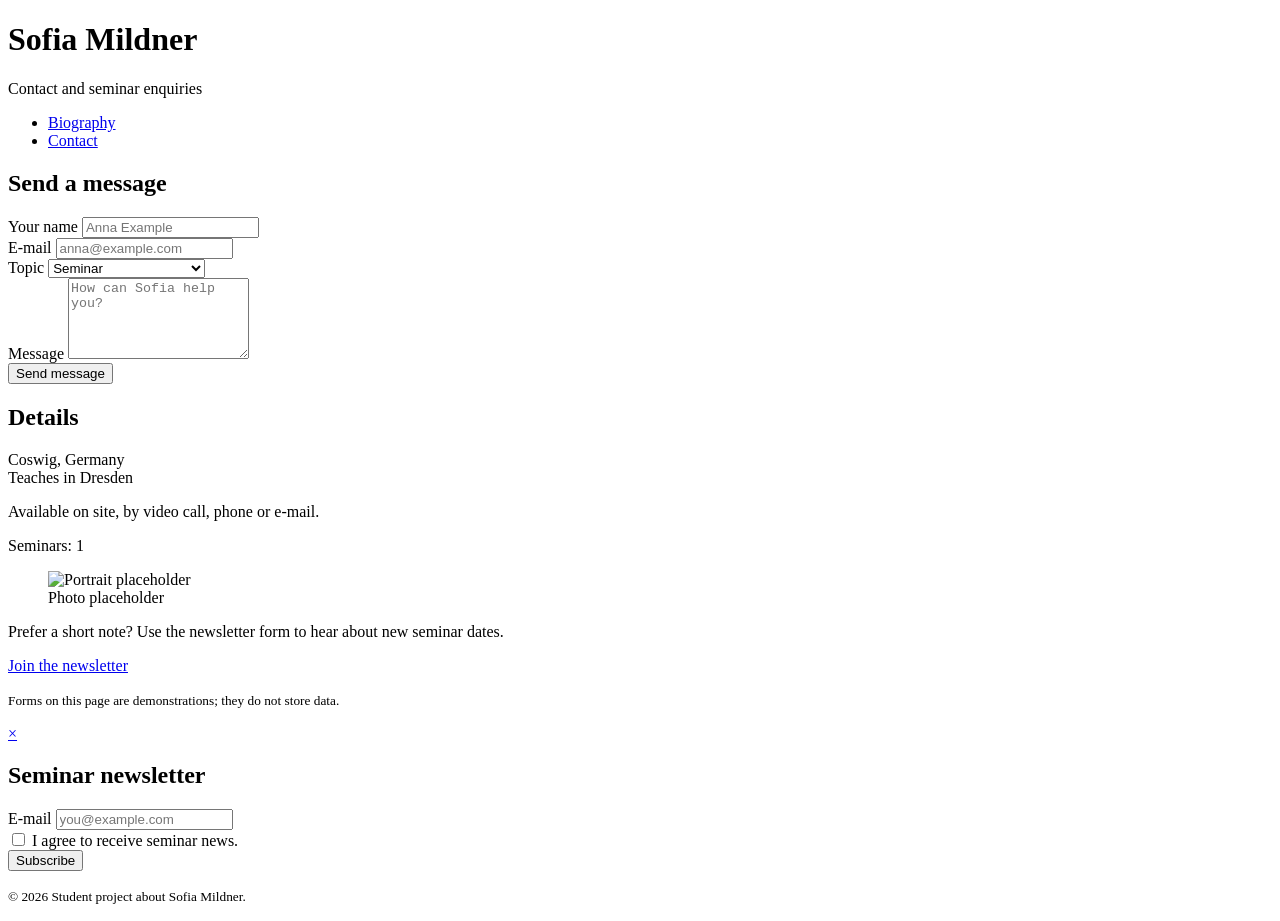
==== contact.html @ ef353e80 "Add files via upload" ====
<!DOCTYPE html>
<html lang="en">
<head>
  <meta charset="UTF-8">
  <meta name="viewport" content="width=device-width, initial-scale=1">
  <title>Contact – Sofia Mildner</title>
  <link rel="stylesheet" href="css/styles.css">
</head>
<body>
  <header class="site-header">
    <h1>Sofia Mildner</h1>
    <p class="tagline">Contact and seminar enquiries</p>
    <nav aria-label="Main navigation">
      <ul>
        <li><a href="index.html">Biography</a></li>
        <li><a href="contact.html" class="active">Contact</a></li>
      </ul>
    </nav>
  </header>

  <main class="layout contact-layout">
    <section class="form-card">
      <h2>Send a message</h2>
      <form action="https://httpbin.org/get" method="get">
        <div class="field">
          <label for="name">Your name</label>
          <input type="text" id="name" name="name" required minlength="2" placeholder="Anna Example">
        </div>
        <div class="field">
          <label for="email">E-mail</label>
          <input type="email" id="email" name="email" required placeholder="anna@example.com">
        </div>
        <div class="field">
          <label for="topic">Topic</label>
          <select id="topic" name="topic">
            <option>Seminar</option>
            <option>One-to-one counseling</option>
            <option>Workshop or talk</option>
          </select>
        </div>
        <div class="field">
          <label for="message">Message</label>
          <textarea id="message" name="message" rows="5" required minlength="10" placeholder="How can Sofia help you?"></textarea>
        </div>
        <button type="submit">Send message</button>
      </form>
    </section>

    <aside class="info-card">
      <h2>Details</h2>
      <p>Coswig, Germany<br>Teaches in Dresden</p>
      <p>Available on site, by video call, phone or e-mail.</p>
      <div class="badge">Seminars: 1</div>
      <figure class="float-figure">
        <img src="images/portrait-placeholder.svg" alt="Portrait placeholder" width="110" height="138">
        <figcaption>Photo placeholder</figcaption>
      </figure>
      <p>Prefer a short note? Use the newsletter form to hear about new seminar dates.</p>
      <a class="button-link" href="#newsletter-modal">Join the newsletter</a>
      <p class="clear"><small>Forms on this page are demonstrations; they do not store data.</small></p>
    </aside>
  </main>

  <!-- Modal window (position: fixed), opened with the :target selector -->
  <div class="modal" id="newsletter-modal" role="dialog" aria-labelledby="modal-title">
    <div class="modal-box">
      <a class="close" href="#" aria-label="Close">&times;</a>
      <h2 id="modal-title">Seminar newsletter</h2>
      <form action="https://httpbin.org/post" method="post">
        <div class="field">
          <label for="news-email">E-mail</label>
          <input type="email" id="news-email" name="newsletter_email" required placeholder="you@example.com">
        </div>
        <div class="field check">
          <input type="checkbox" id="consent" name="consent" required>
          <label for="consent">I agree to receive seminar news.</label>
        </div>
        <button type="submit">Subscribe</button>
      </form>
    </div>
  </div>

  <footer class="site-footer">
    <p><small>&copy; 2026 Student project about Sofia Mildner.</small></p>
  </footer>
</body>
</html>
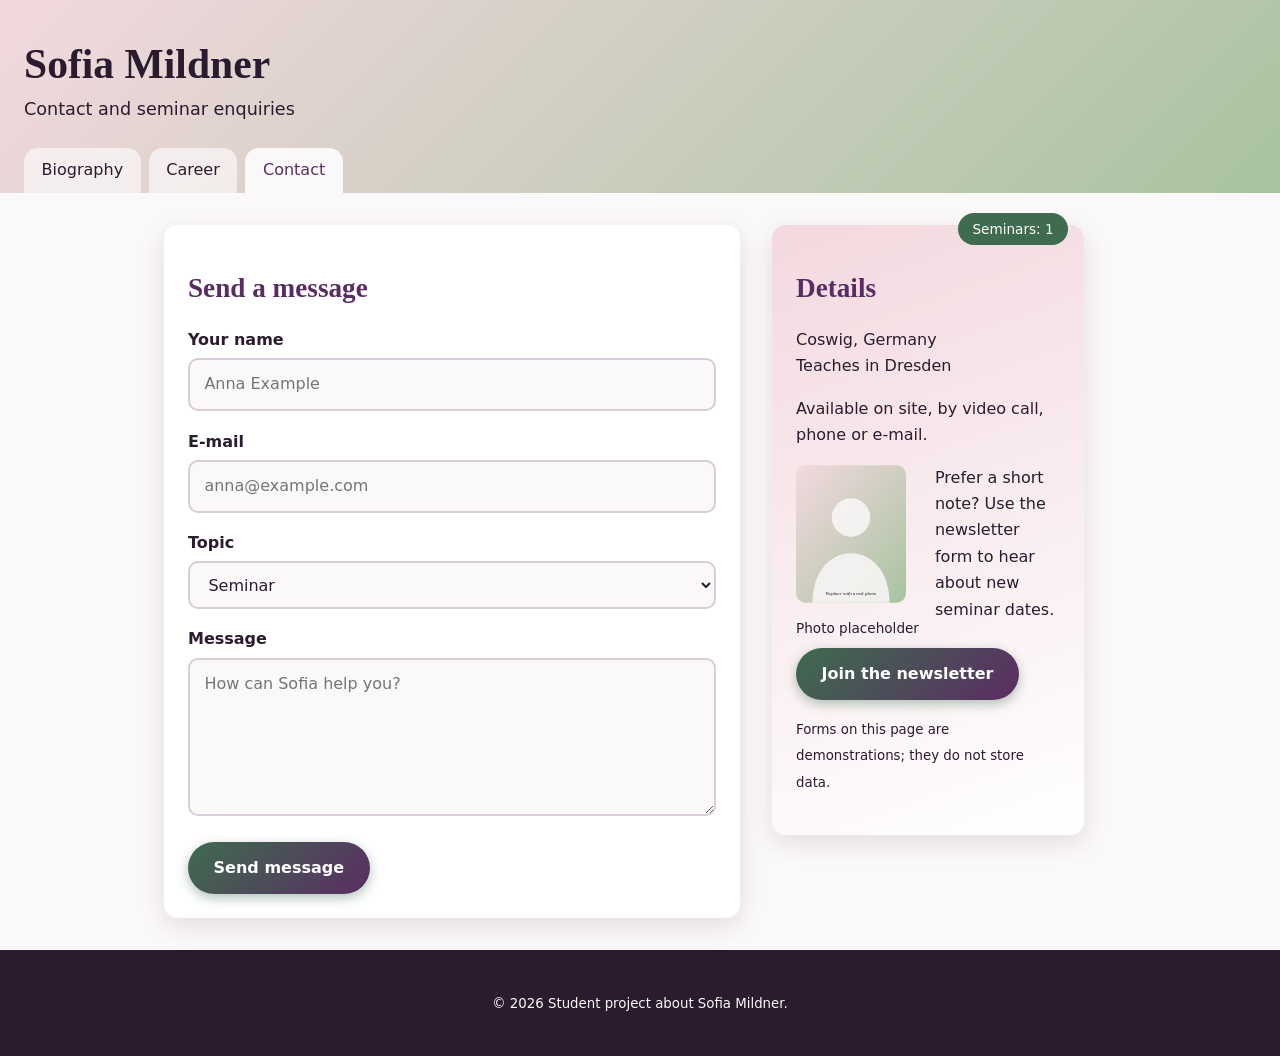
==== commit cd1ced48: "adding pages" ====
--- a/contact.html
+++ b/contact.html
@@ -13,6 +13,7 @@
     <nav aria-label="Main navigation">
       <ul>
         <li><a href="index.html">Biography</a></li>
+        <li><a href="career.html">Career</a></li>
         <li><a href="contact.html" class="active">Contact</a></li>
       </ul>
     </nav>
--- a/css/styles.css
+++ b/css/styles.css
@@ -0,0 +1,137 @@
+:root {
+  --ink: #2b1b2e;
+  --plum: #5a2d62;
+  --sage: #a8c3a0;
+  --moss: #3f6b4f;
+  --petal: #f3d9df;
+  --paper: #fbf8fa;
+  --radius: 14px;
+}
+* { box-sizing: border-box; }
+body {
+  margin: 0;
+  font-family: "Segoe UI", system-ui, sans-serif;
+  line-height: 1.65;
+  color: var(--ink);
+  background: var(--paper);
+}
+h1, h2, h3, h4, h5, h6 { font-family: Georgia, "Times New Roman", serif; line-height: 1.2; }
+h1 { font-size: 2.6rem; margin: 0; }
+h2 { font-size: 1.7rem; color: var(--plum); }
+h3 { font-size: 1.35rem; }
+h4 { font-size: 1.15rem; }
+h5 { font-size: 1rem; }
+h6 { font-size: .9rem; }
+a { color: var(--moss); }
+a:hover { color: var(--plum); }
+hr { border: 0; height: 2px; margin: 2rem 0; background: linear-gradient(90deg, var(--sage), var(--petal)); }
+
+/* Header with sticky navigation (position: sticky) */
+.site-header {
+  padding: 2.5rem 1.5rem 0;
+  background: linear-gradient(135deg, var(--petal), var(--sage));
+}
+.tagline { margin: .3rem 0 1.5rem; font-size: 1.1rem; }
+nav { position: sticky; top: 0; z-index: 5; }
+nav ul { display: flex; flex-wrap: wrap; gap: .5rem; margin: 0; padding: 0; list-style: none; }
+nav a {
+  display: block; padding: .6rem 1.1rem; text-decoration: none; color: var(--ink);
+  background: rgba(251, 248, 250, .7); border-radius: var(--radius) var(--radius) 0 0;
+}
+nav a:hover, nav a.active { background: var(--paper); color: var(--plum); }
+
+/* Layout and floats */
+.layout { display: flow-root; max-width: 1000px; margin: 0 auto; padding: 2rem 1.5rem; }
+#bio { float: left; width: 68%; }
+.wide { width: 100%; }
+.sidebar {
+  float: right; width: 28%; padding: 1.2rem; border-radius: var(--radius);
+  background: var(--petal); position: relative;
+}
+.portrait { float: right; width: 260px; max-width: 45%; margin: 0 0 1rem 1.5rem; }
+.portrait img { width: 100%; height: auto; border-radius: var(--radius); box-shadow: 0 6px 18px rgba(43, 27, 46, .25); }
+figcaption { font-size: .85rem; margin-top: .4rem; }
+.plain { list-style: none; padding: 0; }
+mark { background: var(--petal); padding: 0 .2em; }
+
+blockquote {
+  clear: both; margin: 1.5rem 0; padding: 1rem 1.5rem; border-left: 5px solid var(--moss);
+  background: #fff; border-radius: 0 var(--radius) var(--radius) 0;
+  font-family: Georgia, serif; font-size: 1.15rem;
+}
+blockquote footer { font-family: "Segoe UI", sans-serif; font-size: .9rem; }
+
+table { width: 100%; border-collapse: collapse; background: #fff; border-radius: var(--radius); overflow: hidden; }
+caption { text-align: left; padding-bottom: .5rem; font-style: italic; }
+th, td { padding: .7rem 1rem; text-align: left; vertical-align: top; }
+thead th { background: var(--moss); color: #fff; }
+tbody tr:nth-child(even) { background: var(--paper); }
+tbody tr:hover { background: var(--petal); }
+
+.site-footer { clear: both; padding: 1.5rem; text-align: center; background: var(--ink); color: var(--paper); }
+
+/* Contact page */
+.contact-layout { display: flex; gap: 2rem; align-items: flex-start; }
+.form-card { flex: 2; padding: 1.5rem; background: #fff; border-radius: var(--radius); box-shadow: 0 8px 24px rgba(43, 27, 46, .12); }
+.info-card {
+  flex: 1; position: relative; padding: 1.5rem; border-radius: var(--radius);
+  background: linear-gradient(160deg, var(--petal), #fff);
+  box-shadow: 0 8px 24px rgba(43, 27, 46, .12);
+}
+.badge { position: absolute; top: -12px; right: 16px; padding: .3rem .9rem; border-radius: 999px; background: var(--moss); color: #fff; font-size: .85rem; }
+.float-figure { float: left; margin: 0 1rem .5rem 0; }
+.float-figure img { border-radius: 10px; }
+.clear { clear: both; }
+
+/* Form elements */
+.field { margin-bottom: 1.1rem; }
+.field label { display: block; margin-bottom: .3rem; font-weight: 600; }
+input[type="text"], input[type="email"], select, textarea {
+  width: 100%; padding: .7rem .9rem; font: inherit; color: var(--ink);
+  background: var(--paper); border: 2px solid #d9cdd9; border-radius: 10px;
+  transition: border-color .25s, box-shadow .25s, transform .25s, background .25s;
+}
+input:hover, select:hover, textarea:hover { border-color: var(--sage); }
+input:focus, select:focus, textarea:focus {
+  outline: none; border-color: var(--plum); background: #fff;
+  box-shadow: 0 0 0 4px rgba(90, 45, 98, .15); transform: translateY(-2px);
+}
+input:valid:not(:placeholder-shown), textarea:valid:not(:placeholder-shown) { border-color: var(--moss); }
+input:invalid:not(:placeholder-shown), textarea:invalid:not(:placeholder-shown) { border-color: #b3261e; background: #fdf1f0; }
+.field.check { display: flex; align-items: center; gap: .6rem; }
+.field.check label { margin: 0; font-weight: 400; }
+
+button, .button-link {
+  display: inline-block; padding: .8rem 1.6rem; font: inherit; font-weight: 600; color: #fff;
+  text-decoration: none; cursor: pointer; border: 0; border-radius: 999px;
+  background: linear-gradient(135deg, var(--moss), var(--plum));
+  box-shadow: 0 4px 12px rgba(63, 107, 79, .4);
+  transition: transform .2s, box-shadow .2s, filter .2s;
+}
+button:hover, .button-link:hover { color: #fff; filter: brightness(1.1); transform: translateY(-2px); box-shadow: 0 8px 18px rgba(63, 107, 79, .45); }
+button:active, .button-link:active { transform: translateY(1px) scale(.98); box-shadow: 0 2px 6px rgba(63, 107, 79, .4); }
+button:focus-visible, .button-link:focus-visible, a:focus-visible { outline: 3px solid var(--plum); outline-offset: 3px; }
+
+/* Modal window (position: fixed) */
+.modal {
+  position: fixed; inset: 0; z-index: 50; display: none; align-items: center; justify-content: center;
+  background: rgba(43, 27, 46, .6);
+}
+.modal:target { display: flex; }
+.modal-box {
+  position: relative; width: min(420px, 90%); padding: 2rem; background: #fff; border-radius: var(--radius);
+  box-shadow: 0 20px 50px rgba(0, 0, 0, .4); animation: pop .35s ease-out;
+}
+.close { position: absolute; top: 8px; right: 14px; font-size: 2rem; text-decoration: none; color: var(--plum); }
+@keyframes pop { from { opacity: 0; transform: scale(.85) translateY(20px); } to { opacity: 1; transform: none; } }
+
+.contact-layout::after { content: ""; display: table; clear: both; }
+
+@media (max-width: 760px) {
+  #bio, .sidebar { float: none; width: 100%; }
+  .sidebar { margin-top: 2rem; }
+  .contact-layout { flex-direction: column; }
+}
+@media (prefers-reduced-motion: reduce) {
+  * { transition: none !important; animation: none !important; }
+}
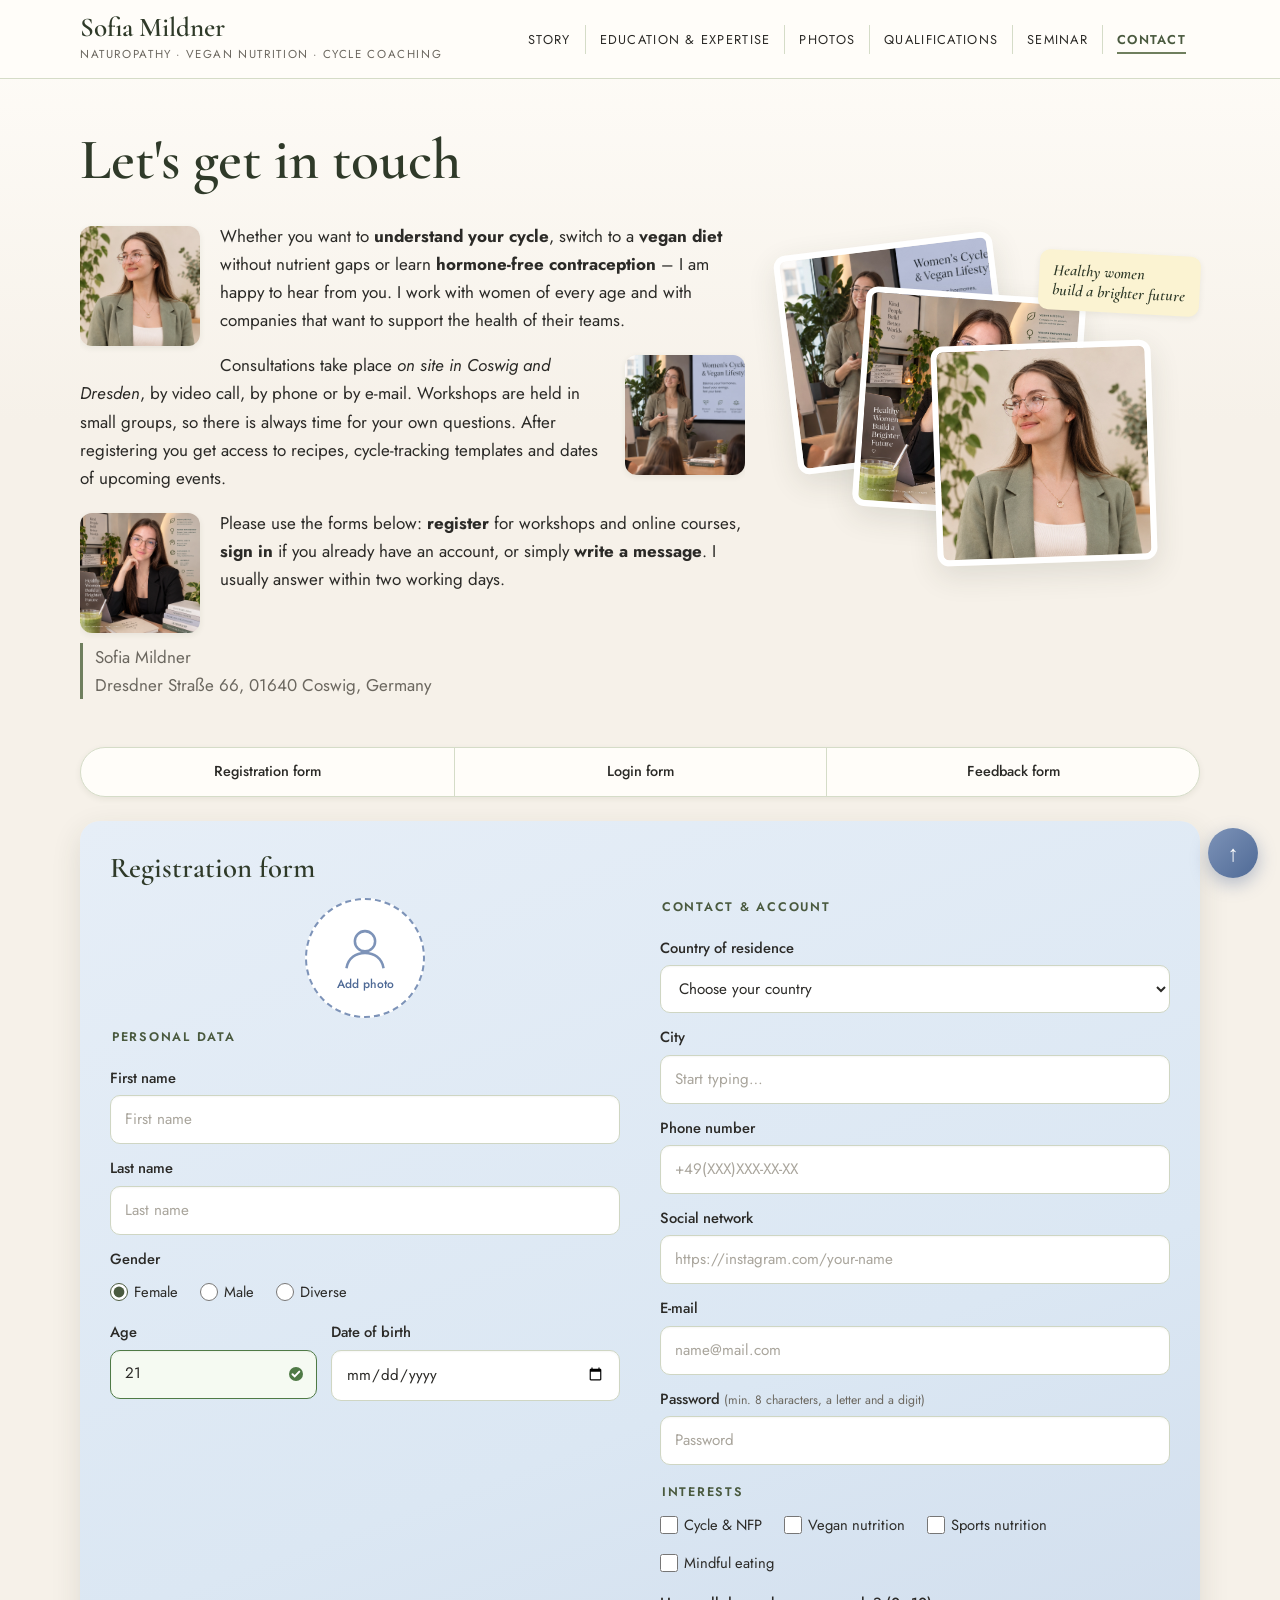
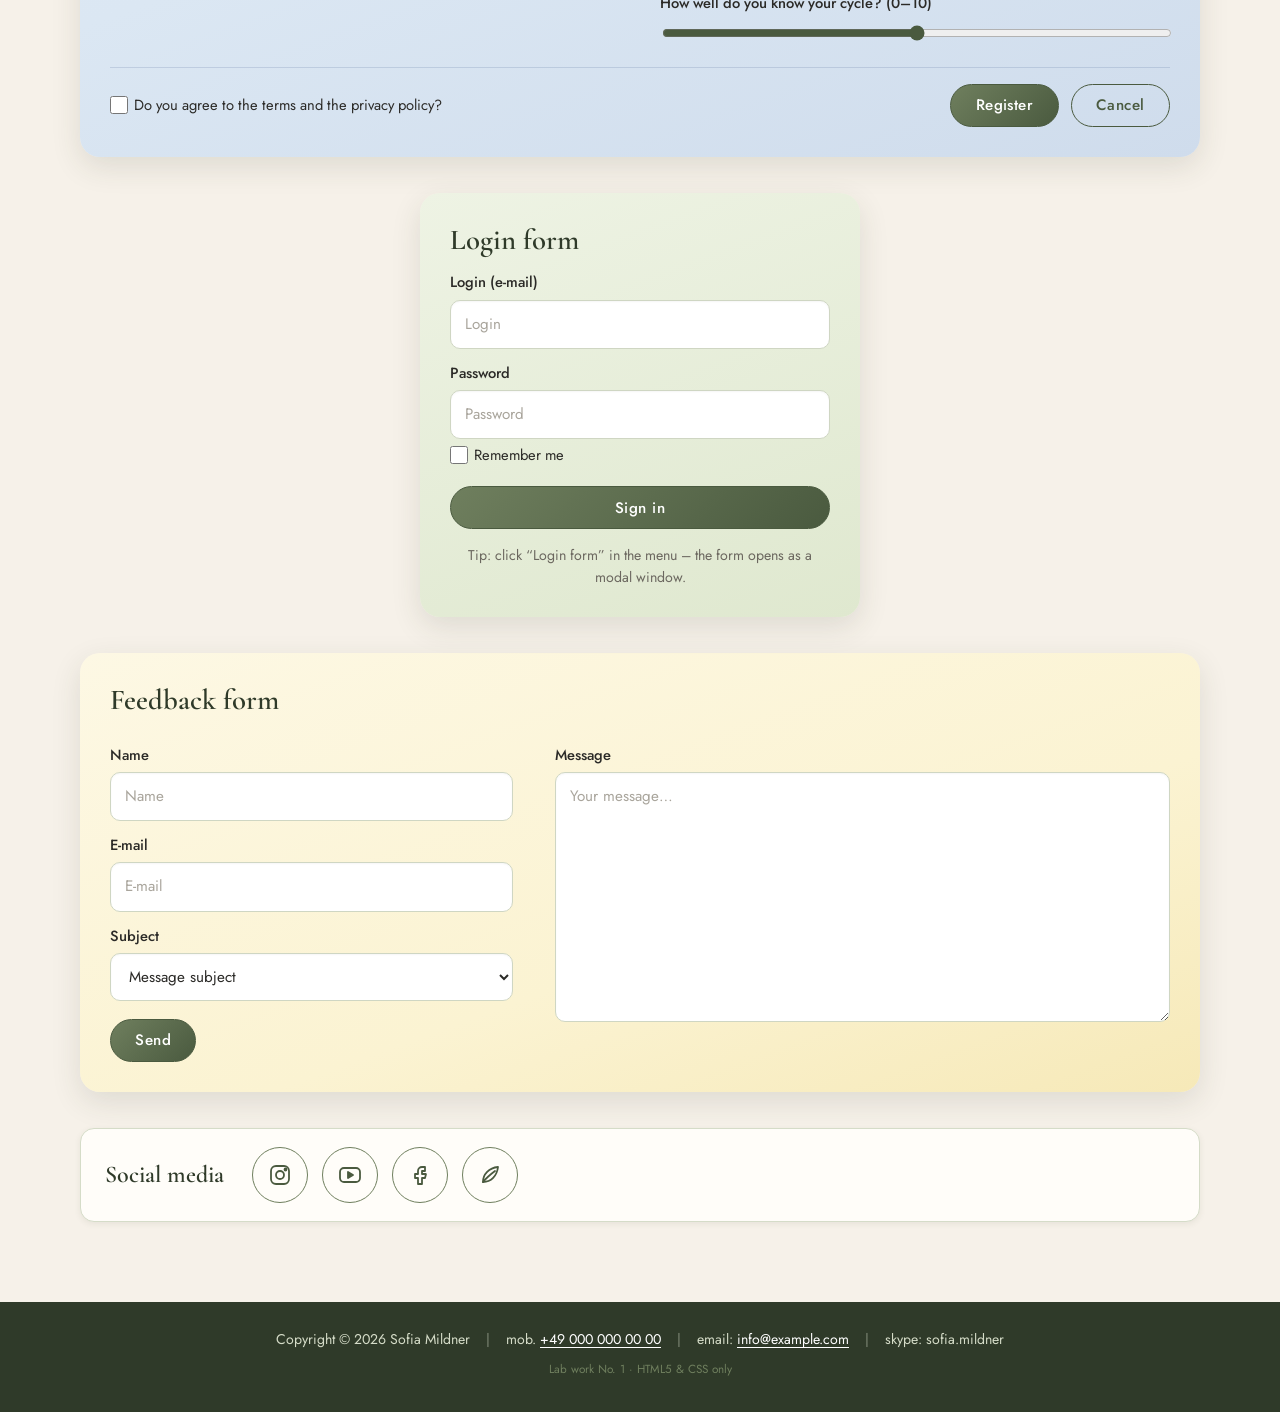
==== commit 78922f19: "updating all styles" ====
--- a/contact.html
+++ b/contact.html
@@ -1,88 +1,272 @@
 <!DOCTYPE html>
 <html lang="en">
 <head>
-  <meta charset="UTF-8">
-  <meta name="viewport" content="width=device-width, initial-scale=1">
-  <title>Contact – Sofia Mildner</title>
-  <link rel="stylesheet" href="css/styles.css">
+    <meta charset="UTF-8">
+    <meta name="viewport" content="width=device-width, initial-scale=1.0">
+    <meta name="description" content="Contact Sofia Mildner: register for a workshop, sign in or send a message about vegan nutrition and hormone-free contraception.">
+    <meta name="keywords" content="Sofia Mildner, contact, registration, workshop, cycle coaching">
+    <meta name="author" content="Sofia Mildner">
+    <title>Contact – Sofia Mildner</title>
+    <link rel="icon" href="images/favicon.svg" type="image/svg+xml">
+    <link rel="preconnect" href="https://fonts.googleapis.com">
+    <link rel="preconnect" href="https://fonts.gstatic.com" crossorigin>
+    <link href="https://fonts.googleapis.com/css2?family=Cormorant+Garamond:ital,wght@0,500;0,600;0,700;1,500&family=Jost:wght@300;400;500;600&display=swap" rel="stylesheet">
+    <link rel="stylesheet" href="css/styles.css">
 </head>
-<body>
-  <header class="site-header">
-    <h1>Sofia Mildner</h1>
-    <p class="tagline">Contact and seminar enquiries</p>
-    <nav aria-label="Main navigation">
-      <ul>
-        <li><a href="index.html">Biography</a></li>
-        <li><a href="career.html">Career</a></li>
-        <li><a href="contact.html" class="active">Contact</a></li>
-      </ul>
-    </nav>
-  </header>
-
-  <main class="layout contact-layout">
-    <section class="form-card">
-      <h2>Send a message</h2>
-      <form action="https://httpbin.org/get" method="get">
-        <div class="field">
-          <label for="name">Your name</label>
-          <input type="text" id="name" name="name" required minlength="2" placeholder="Anna Example">
-        </div>
-        <div class="field">
-          <label for="email">E-mail</label>
-          <input type="email" id="email" name="email" required placeholder="anna@example.com">
-        </div>
-        <div class="field">
-          <label for="topic">Topic</label>
-          <select id="topic" name="topic">
-            <option>Seminar</option>
-            <option>One-to-one counseling</option>
-            <option>Workshop or talk</option>
-          </select>
-        </div>
-        <div class="field">
-          <label for="message">Message</label>
-          <textarea id="message" name="message" rows="5" required minlength="10" placeholder="How can Sofia help you?"></textarea>
-        </div>
-        <button type="submit">Send message</button>
-      </form>
-    </section>
-
-    <aside class="info-card">
-      <h2>Details</h2>
-      <p>Coswig, Germany<br>Teaches in Dresden</p>
-      <p>Available on site, by video call, phone or e-mail.</p>
-      <div class="badge">Seminars: 1</div>
-      <figure class="float-figure">
-        <img src="images/portrait-placeholder.svg" alt="Portrait placeholder" width="110" height="138">
-        <figcaption>Photo placeholder</figcaption>
-      </figure>
-      <p>Prefer a short note? Use the newsletter form to hear about new seminar dates.</p>
-      <a class="button-link" href="#newsletter-modal">Join the newsletter</a>
-      <p class="clear"><small>Forms on this page are demonstrations; they do not store data.</small></p>
-    </aside>
-  </main>
-
-  <!-- Modal window (position: fixed), opened with the :target selector -->
-  <div class="modal" id="newsletter-modal" role="dialog" aria-labelledby="modal-title">
-    <div class="modal-box">
-      <a class="close" href="#" aria-label="Close">&times;</a>
-      <h2 id="modal-title">Seminar newsletter</h2>
-      <form action="https://httpbin.org/post" method="post">
-        <div class="field">
-          <label for="news-email">E-mail</label>
-          <input type="email" id="news-email" name="newsletter_email" required placeholder="you@example.com">
-        </div>
-        <div class="field check">
-          <input type="checkbox" id="consent" name="consent" required>
-          <label for="consent">I agree to receive seminar news.</label>
-        </div>
-        <button type="submit">Subscribe</button>
-      </form>
-    </div>
-  </div>
-
-  <footer class="site-footer">
-    <p><small>&copy; 2026 Student project about Sofia Mildner.</small></p>
-  </footer>
+<body id="top" class="page-contact">
+
+    <header class="site-header">
+        <a class="logo" href="index.html">
+            <span class="logo__name">Sofia Mildner</span>
+            <span class="logo__tag">Naturopathy · Vegan Nutrition · Cycle Coaching</span>
+        </a>
+        <nav class="main-nav" aria-label="Main navigation">
+            <ul>
+                <li><a href="index.html#story">Story</a></li>
+                <li><a href="index.html#expertise">Education &amp; Expertise</a></li>
+                <li><a href="index.html#photos">Photos</a></li>
+                <li><a href="index.html#qualifications">Qualifications</a></li>
+                <li><a href="seminar.html">Seminar</a></li>
+                <li><a href="contact.html" aria-current="page">Contact</a></li>
+            </ul>
+        </nav>
+    </header>
+
+    <main class="container">
+
+        <!-- ===== Загальна інформація: float-картинки + накладені картинки (absolute) ===== -->
+        <section class="intro" aria-labelledby="intro-title">
+            <article class="intro__text">
+                <h1 id="intro-title">Let's get in touch</h1>
+                <img class="float-left" src="images/sofia-portrait.webp" alt="Sofia smiling" width="120" height="120">
+                <p>
+                    Whether you want to <strong>understand your cycle</strong>, switch to a
+                    <strong>vegan diet</strong> without nutrient gaps or learn
+                    <strong>hormone-free contraception</strong> &ndash; I am happy to hear from you.
+                    I work with women of every age and with companies that want to support the
+                    health of their teams.
+                </p>
+                <img class="float-right" src="images/sofia-workshop.webp" alt="Sofia during a workshop" width="120" height="120">
+                <p>
+                    Consultations take place <em>on site in Coswig and Dresden</em>, by video call,
+                    by phone or by e-mail. Workshops are held in small groups, so there is always
+                    time for your own questions. After registering you get access to recipes,
+                    cycle-tracking templates and dates of upcoming events.
+                </p>
+                <img class="float-left" src="images/sofia-desk.webp" alt="Sofia at her desk with books" width="120" height="120">
+                <p>
+                    Please use the forms below: <b>register</b> for workshops and online courses,
+                    <b>sign in</b> if you already have an account, or simply <b>write a message</b>.
+                    I usually answer within two working days.
+                </p>
+                <address>
+                    Sofia Mildner<br>
+                    Dresdner Stra&szlig;e 66, 01640 Coswig, Germany
+                </address>
+            </article>
+
+            <div class="stack" aria-label="Photo collage">
+                <img class="stack__item stack__item--1" src="images/sofia-workshop.webp" alt="" width="220" height="220">
+                <img class="stack__item stack__item--2" src="images/sofia-desk.webp" alt="" width="220" height="220">
+                <img class="stack__item stack__item--3" src="images/sofia-portrait.webp" alt="Collage of photos of Sofia" width="220" height="220">
+                <span class="stack__badge">Healthy women<br>build a brighter future</span>
+            </div>
+        </section>
+
+        <!-- ===== Меню форм, прилипає до верху (position: sticky) ===== -->
+        <nav class="form-nav" aria-label="Forms">
+            <a href="#register">Registration form</a>
+            <a href="#login">Login form</a>
+            <a href="#feedback">Feedback form</a>
+        </nav>
+
+        <!-- ===== ФОРМА РЕЄСТРАЦІЇ ===== -->
+        <section id="register" class="form-block form-block--register" aria-labelledby="register-title">
+            <h2 id="register-title">Registration form</h2>
+
+            <form class="reg-form" action="#register" method="post" enctype="multipart/form-data" autocomplete="on">
+                <input type="hidden" name="source" value="website-contact-page">
+
+                <div class="reg-form__col">
+                    <!-- аватар -->
+                    <label class="avatar" for="avatar" title="Upload a photo">
+                        <svg viewBox="0 0 64 64" aria-hidden="true"><circle cx="32" cy="24" r="12"/><path d="M10 56c2-12 11-18 22-18s20 6 22 18"/></svg>
+                        <span>Add photo</span>
+                    </label>
+                    <input class="visually-hidden" type="file" id="avatar" name="avatar" accept="image/png, image/jpeg, image/webp">
+
+                    <fieldset>
+                        <legend>Personal data</legend>
+
+                        <label for="first-name">First name</label>
+                        <input type="text" id="first-name" name="first_name" placeholder="First name" required minlength="2" maxlength="40" autocomplete="given-name">
+
+                        <label for="last-name">Last name</label>
+                        <input type="text" id="last-name" name="last_name" placeholder="Last name" required minlength="2" maxlength="40" autocomplete="family-name">
+
+                        <span class="label">Gender</span>
+                        <div class="radios" role="radiogroup" aria-label="Gender">
+                            <label><input type="radio" name="gender" value="female" required checked> Female</label>
+                            <label><input type="radio" name="gender" value="male"> Male</label>
+                            <label><input type="radio" name="gender" value="diverse"> Diverse</label>
+                        </div>
+
+                        <div class="row">
+                            <div>
+                                <label for="age">Age</label>
+                                <input type="number" id="age" name="age" min="14" max="99" step="1" value="21" required>
+                            </div>
+                            <div>
+                                <label for="birthdate">Date of birth</label>
+                                <input type="date" id="birthdate" name="birthdate" min="1926-01-01" max="2012-12-31">
+                            </div>
+                        </div>
+                    </fieldset>
+                </div>
+
+                <div class="reg-form__col">
+                    <fieldset>
+                        <legend>Contact &amp; account</legend>
+
+                        <label for="country">Country of residence</label>
+                        <select id="country" name="country" required>
+                            <option value="" disabled selected>Choose your country</option>
+                            <optgroup label="DACH">
+                                <option value="de">Germany</option>
+                                <option value="at">Austria</option>
+                                <option value="ch">Switzerland</option>
+                            </optgroup>
+                            <optgroup label="Other">
+                                <option value="ua">Ukraine</option>
+                                <option value="pl">Poland</option>
+                                <option value="cz">Czech Republic</option>
+                                <option value="other">Other country</option>
+                            </optgroup>
+                        </select>
+
+                        <label for="city">City</label>
+                        <input type="text" id="city" name="city" list="cities" placeholder="Start typing&hellip;">
+                        <datalist id="cities">
+                            <option value="Dresden">
+                            <option value="Coswig">
+                            <option value="Meißen">
+                            <option value="Radebeul">
+                            <option value="Leipzig">
+                        </datalist>
+
+                        <label for="phone">Phone number</label>
+                        <input type="tel" id="phone" name="phone" placeholder="+49(XXX)XXX-XX-XX" pattern="\+?[0-9\s()\-]{7,20}" autocomplete="tel">
+
+                        <label for="social">Social network</label>
+                        <input type="url" id="social" name="social" placeholder="https://instagram.com/your-name">
+
+                        <label for="reg-email">E-mail</label>
+                        <input type="email" id="reg-email" name="email" placeholder="name@mail.com" required autocomplete="email">
+
+                        <label for="reg-password">Password <small>(min. 8 characters, a letter and a digit)</small></label>
+                        <input type="password" id="reg-password" name="password" placeholder="Password" required minlength="8" pattern="(?=.*\d)(?=.*[A-Za-z]).{8,}" autocomplete="new-password">
+                    </fieldset>
+
+                    <fieldset>
+                        <legend>Interests</legend>
+                        <div class="checks">
+                            <label><input type="checkbox" name="topics" value="cycle"> Cycle &amp; NFP</label>
+                            <label><input type="checkbox" name="topics" value="vegan"> Vegan nutrition</label>
+                            <label><input type="checkbox" name="topics" value="sport"> Sports nutrition</label>
+                            <label><input type="checkbox" name="topics" value="mind"> Mindful eating</label>
+                        </div>
+                        <label for="knowledge">How well do you know your cycle? (0&ndash;10)</label>
+                        <input type="range" id="knowledge" name="knowledge" min="0" max="10" value="5">
+                    </fieldset>
+                </div>
+
+                <div class="reg-form__bottom">
+                    <label class="agree"><input type="checkbox" name="agree" required> Do you agree to the terms and the privacy policy?</label>
+                    <div class="buttons">
+                        <button type="submit" class="btn btn--primary">Register</button>
+                        <button type="reset" class="btn btn--ghost">Cancel</button>
+                    </div>
+                </div>
+            </form>
+        </section>
+
+        <!-- ===== ФОРМА ВХОДУ: стає модальним вікном (position: fixed) при :target ===== -->
+        <section id="login" class="form-block form-block--login" aria-labelledby="login-title">
+            <a class="login__backdrop" href="#closed" aria-label="Close"></a>
+            <div class="login__box">
+                <a class="login__close" href="#closed" aria-label="Close login window">&times;</a>
+                <h2 id="login-title">Login form</h2>
+                <form action="#login" method="post">
+                    <label for="login-email">Login (e-mail)</label>
+                    <input type="email" id="login-email" name="login" placeholder="Login" required autocomplete="username">
+                    <label for="login-password">Password</label>
+                    <input type="password" id="login-password" name="password" placeholder="Password" required minlength="8" autocomplete="current-password">
+                    <label class="agree"><input type="checkbox" name="remember"> Remember me</label>
+                    <button type="submit" class="btn btn--primary">Sign in</button>
+                </form>
+                <p class="login__hint"><small>Tip: click &ldquo;Login form&rdquo; in the menu &ndash; the form opens as a modal window.</small></p>
+            </div>
+        </section>
+
+        <!-- ===== ФОРМА ЗВОРОТНОГО ЗВ'ЯЗКУ: float для колонок ===== -->
+        <section id="feedback" class="form-block form-block--feedback" aria-labelledby="feedback-title">
+            <h2 id="feedback-title">Feedback form</h2>
+            <form class="fb-form clearfix" action="#feedback" method="get">
+                <div class="fb-form__left">
+                    <label for="fb-name">Name</label>
+                    <input type="text" id="fb-name" name="name" placeholder="Name" required>
+
+                    <label for="fb-email">E-mail</label>
+                    <input type="email" id="fb-email" name="email" placeholder="E-mail" required>
+
+                    <label for="fb-topic">Subject</label>
+                    <select id="fb-topic" name="topic" required>
+                        <option value="" disabled selected>Message subject</option>
+                        <option>Seminar on 14.11.2026</option>
+                        <option>One-to-one coaching</option>
+                        <option>Corporate health management</option>
+                        <option>Something else</option>
+                    </select>
+
+                    <button type="submit" class="btn btn--primary">Send</button>
+                </div>
+                <div class="fb-form__right">
+                    <label for="fb-message">Message</label>
+                    <textarea id="fb-message" name="message" rows="9" placeholder="Your message&hellip;" required minlength="10" maxlength="1000"></textarea>
+                </div>
+            </form>
+        </section>
+
+        <!-- ===== Соцмережі ===== -->
+        <section class="social" aria-labelledby="social-title">
+            <h2 id="social-title" class="social__label">Social media</h2>
+            <ul class="social__list">
+                <li><a href="https://www.instagram.com/" target="_blank" rel="noopener" aria-label="Instagram">
+                    <svg viewBox="0 0 24 24" aria-hidden="true"><rect x="3" y="3" width="18" height="18" rx="5"/><circle cx="12" cy="12" r="4"/><circle cx="17.5" cy="6.5" r="1" class="fill"/></svg></a></li>
+                <li><a href="https://www.youtube.com/" target="_blank" rel="noopener" aria-label="YouTube">
+                    <svg viewBox="0 0 24 24" aria-hidden="true"><rect x="2" y="5" width="20" height="14" rx="4"/><path d="M10 9l5 3-5 3z" class="fill"/></svg></a></li>
+                <li><a href="https://www.facebook.com/" target="_blank" rel="noopener" aria-label="Facebook">
+                    <svg viewBox="0 0 24 24" aria-hidden="true"><path d="M14 8h3V4h-3a4 4 0 0 0-4 4v3H7v4h3v6h4v-6h3l1-4h-4V8z"/></svg></a></li>
+                <li><a href="https://www.paracelsus.de/dozenten/v6z4/sofia-mildner" target="_blank" rel="noopener" aria-label="Paracelsus lecturer profile">
+                    <svg viewBox="0 0 24 24" aria-hidden="true"><path d="M5 19c0-8 6-14 15-15-1 9-7 15-15 15z"/><path d="M5 19c4-5 8-8 12-11"/></svg></a></li>
+            </ul>
+        </section>
+    </main>
+
+    <footer class="site-footer">
+        <p>
+            <span>Copyright &copy; 2026 Sofia Mildner</span>
+            <span class="sep" aria-hidden="true">|</span>
+            <span>mob. <a href="tel:+490000000000">+49 000 000 00 00</a></span>
+            <span class="sep" aria-hidden="true">|</span>
+            <span>email: <a href="mailto:info@example.com">info@example.com</a></span>
+            <span class="sep" aria-hidden="true">|</span>
+            <span>skype: sofia.mildner</span>
+        </p>
+        <p><small>Lab work No.&nbsp;1 &middot; HTML5 &amp; CSS only</small></p>
+    </footer>
+
+    <!-- Кнопка «вгору»: завжди видно, position: fixed -->
+    <a class="to-top" href="#top" aria-label="Back to top">&uarr;</a>
 </body>
 </html>
--- a/css/styles.css
+++ b/css/styles.css
@@ -1,137 +1,719 @@
+/* =========================================================
+   Sofia Mildner – shared styles (Lab work No. 1)
+   Only HTML + CSS, no JavaScript
+   ========================================================= */
+
+/* ---------- 1. Змінні (custom properties) ---------- */
 :root {
-  --ink: #2b1b2e;
-  --plum: #5a2d62;
-  --sage: #a8c3a0;
-  --moss: #3f6b4f;
-  --petal: #f3d9df;
-  --paper: #fbf8fa;
-  --radius: 14px;
-}
-* { box-sizing: border-box; }
+    --green-900: #2f3a29;
+    --green-700: #4a5a3f;
+    --green-500: #6f7f5e;
+    --green-200: #d5dcc8;
+    --green-100: #e9eee0;
+    --cream:     #f6f1e9;
+    --paper:     #fffdf9;
+    --sand:      #e8dccb;
+    --blush:     #e9c9b8;
+    --ink:       #2b2a27;
+    --muted:     #6b675f;
+    --yellow:    #fbf3d2;
+    --blue:      #dbe7f3;
+    --error:     #b4483c;
+    --ok:        #4f7a46;
+
+    --radius: 14px;
+    --shadow-sm: 0 2px 6px rgba(47, 58, 41, .08);
+    --shadow:    0 10px 30px rgba(47, 58, 41, .12);
+    --font-head: "Cormorant Garamond", Georgia, serif;
+    --font-body: "Jost", "Segoe UI", Arial, sans-serif;
+}
+
+/* ---------- 2. Базові стилі ---------- */
+*,
+*::before,
+*::after { box-sizing: border-box; }
+
+html { scroll-behavior: smooth; scroll-padding-top: 90px; }
+
 body {
-  margin: 0;
-  font-family: "Segoe UI", system-ui, sans-serif;
-  line-height: 1.65;
-  color: var(--ink);
-  background: var(--paper);
-}
-h1, h2, h3, h4, h5, h6 { font-family: Georgia, "Times New Roman", serif; line-height: 1.2; }
-h1 { font-size: 2.6rem; margin: 0; }
-h2 { font-size: 1.7rem; color: var(--plum); }
-h3 { font-size: 1.35rem; }
-h4 { font-size: 1.15rem; }
-h5 { font-size: 1rem; }
-h6 { font-size: .9rem; }
-a { color: var(--moss); }
-a:hover { color: var(--plum); }
-hr { border: 0; height: 2px; margin: 2rem 0; background: linear-gradient(90deg, var(--sage), var(--petal)); }
-
-/* Header with sticky navigation (position: sticky) */
+    margin: 0;
+    font-family: var(--font-body);
+    font-weight: 400;
+    font-size: 17px;
+    line-height: 1.65;
+    color: var(--ink);
+    background: var(--cream);
+    background-image: linear-gradient(180deg, var(--paper) 0%, var(--cream) 420px);
+}
+
+img { max-width: 100%; height: auto; display: block; }
+
+h1, h2, h3, h4, h5, h6 {
+    font-family: var(--font-head);
+    color: var(--green-900);
+    line-height: 1.15;
+    margin: 0 0 .5em;
+}
+h1 { font-size: clamp(2.2rem, 5vw, 3.6rem); font-weight: 600; }
+h2 { font-size: clamp(1.8rem, 3.5vw, 2.4rem); font-weight: 600; }
+h3 { font-size: 1.55rem; }
+h4 { font-size: 1.3rem; margin-top: 1.2em; }
+h5 { font-size: 1.1rem; font-family: var(--font-body); text-transform: uppercase; letter-spacing: .12em; margin-top: 1.2em; }
+h6 { font-size: .85rem; font-family: var(--font-body); text-transform: uppercase; letter-spacing: .12em; color: var(--muted); margin-top: 1em; }
+
+p { margin: 0 0 1em; }
+
+a { color: var(--green-700); text-underline-offset: 3px; }
+a:hover { color: var(--green-900); }
+a:focus-visible { outline: 2px solid var(--green-500); outline-offset: 3px; border-radius: 4px; }
+
+mark { background: linear-gradient(transparent 55%, var(--blush) 55%); color: inherit; padding: 0 .15em; }
+del { color: var(--muted); }
+ins { text-decoration: none; background: var(--green-100); padding: 0 .2em; border-radius: 3px; }
+abbr[title] { text-decoration: underline dotted; cursor: help; }
+dfn { font-style: normal; font-weight: 600; }
+small { color: var(--muted); }
+q { font-style: italic; }
+
+/* Горизонтальна лінія з декоративним листочком */
+hr {
+    border: 0;
+    height: 1px;
+    margin: 56px 0;
+    background: linear-gradient(90deg, transparent, var(--green-500), transparent);
+    position: relative;
+    overflow: visible;
+}
+hr::after {
+    content: "❦";
+    position: absolute;
+    left: 50%;
+    top: 50%;
+    transform: translate(-50%, -50%);
+    padding: 0 14px;
+    background: var(--cream);
+    color: var(--green-500);
+    font-size: 1.1rem;
+}
+
+.container { width: min(1120px, 100% - 32px); margin-inline: auto; }
+
+.visually-hidden {
+    position: absolute !important;
+    width: 1px; height: 1px;
+    overflow: hidden;
+    clip: rect(0 0 0 0);
+    white-space: nowrap;
+}
+
+.clearfix::after { content: ""; display: table; clear: both; }
+
+.eyebrow {
+    font-size: .8rem;
+    letter-spacing: .18em;
+    text-transform: uppercase;
+    color: var(--green-500);
+    font-weight: 500;
+    margin-bottom: .6em;
+}
+
+/* ---------- 3. Кнопки ---------- */
+.btn {
+    display: inline-block;
+    padding: .75em 1.6em;
+    border-radius: 999px;
+    border: 1.5px solid var(--green-700);
+    font: 500 .95rem/1.2 var(--font-body);
+    letter-spacing: .03em;
+    text-decoration: none;
+    cursor: pointer;
+    transition: background-color .25s, color .25s, transform .15s, box-shadow .25s;
+}
+.btn--primary { background: linear-gradient(135deg, var(--green-500), var(--green-700)); color: #fff; }
+.btn--primary:hover { color: #fff; box-shadow: 0 8px 20px rgba(74, 90, 63, .35); transform: translateY(-2px); }
+.btn--ghost { background: transparent; color: var(--green-700); }
+.btn--ghost:hover { background: var(--green-100); }
+.btn:active { transform: translateY(1px) scale(.98); box-shadow: none; }
+
+/* ---------- 4. Шапка та навігація ---------- */
 .site-header {
-  padding: 2.5rem 1.5rem 0;
-  background: linear-gradient(135deg, var(--petal), var(--sage));
-}
-.tagline { margin: .3rem 0 1.5rem; font-size: 1.1rem; }
-nav { position: sticky; top: 0; z-index: 5; }
-nav ul { display: flex; flex-wrap: wrap; gap: .5rem; margin: 0; padding: 0; list-style: none; }
-nav a {
-  display: block; padding: .6rem 1.1rem; text-decoration: none; color: var(--ink);
-  background: rgba(251, 248, 250, .7); border-radius: var(--radius) var(--radius) 0 0;
-}
-nav a:hover, nav a.active { background: var(--paper); color: var(--plum); }
-
-/* Layout and floats */
-.layout { display: flow-root; max-width: 1000px; margin: 0 auto; padding: 2rem 1.5rem; }
-#bio { float: left; width: 68%; }
-.wide { width: 100%; }
-.sidebar {
-  float: right; width: 28%; padding: 1.2rem; border-radius: var(--radius);
-  background: var(--petal); position: relative;
-}
-.portrait { float: right; width: 260px; max-width: 45%; margin: 0 0 1rem 1.5rem; }
-.portrait img { width: 100%; height: auto; border-radius: var(--radius); box-shadow: 0 6px 18px rgba(43, 27, 46, .25); }
-figcaption { font-size: .85rem; margin-top: .4rem; }
-.plain { list-style: none; padding: 0; }
-mark { background: var(--petal); padding: 0 .2em; }
-
+    position: sticky;
+    top: 0;
+    z-index: 50;
+    display: flex;
+    flex-wrap: wrap;
+    align-items: center;
+    justify-content: space-between;
+    gap: 10px 24px;
+    padding: 14px max(16px, (100% - 1120px) / 2);
+    background: rgba(255, 253, 249, .92);
+    backdrop-filter: blur(8px);
+    border-bottom: 1px solid var(--green-200);
+}
+.logo { text-decoration: none; display: flex; flex-direction: column; }
+.logo__name { font: 600 1.7rem/1 var(--font-head); color: var(--green-900); }
+.logo__tag { font-size: .72rem; letter-spacing: .14em; text-transform: uppercase; color: var(--muted); margin-top: 4px; }
+
+.main-nav ul {
+    list-style: none;
+    margin: 0;
+    padding: 0;
+    display: flex;
+    flex-wrap: wrap;
+}
+.main-nav li + li { border-left: 1px solid var(--green-200); }
+.main-nav a {
+    display: block;
+    padding: 4px 14px;
+    font-size: .8rem;
+    letter-spacing: .1em;
+    text-transform: uppercase;
+    text-decoration: none;
+    color: var(--ink);
+    position: relative;
+}
+.main-nav a::after {
+    content: "";
+    position: absolute;
+    left: 14px; right: 14px; bottom: 0;
+    height: 1.5px;
+    background: var(--green-500);
+    transform: scaleX(0);
+    transition: transform .25s;
+}
+.main-nav a:hover::after,
+.main-nav a[aria-current="page"]::after { transform: scaleX(1); }
+.main-nav a[aria-current="page"] { color: var(--green-700); font-weight: 600; }
+
+/* ---------- 5. Hero ---------- */
+.hero {
+    display: grid;
+    grid-template-columns: 1.2fr 1fr;
+    align-items: center;
+    gap: 48px;
+    padding-top: 56px;
+}
+.hero h1 em { color: var(--green-500); }
+.lead { font-size: 1.15rem; color: var(--muted); max-width: 36ch; }
+.hero__actions { display: flex; flex-wrap: wrap; gap: 12px; margin-top: 28px; }
+.hero__figure { margin: 0; position: relative; }
+.hero__figure img {
+    border-radius: 200px 200px var(--radius) var(--radius);
+    box-shadow: var(--shadow);
+    width: 100%;
+}
+
+figcaption { font-size: .85rem; color: var(--muted); text-align: center; margin-top: 10px; }
+
+/* ---------- 6. Секції ---------- */
+.section__title {
+    text-align: center;
+    text-transform: uppercase;
+    letter-spacing: .12em;
+    margin-bottom: 1.2em;
+}
+
+/* Story */
+.story__grid { display: grid; grid-template-columns: 1.7fr 1fr; gap: 40px; align-items: start; }
+.story__text { font-size: 1.08rem; }
+.story__text p:first-of-type::first-letter {           /* буквиця */
+    float: left;
+    font: 600 3.6em/.8 var(--font-head);
+    color: var(--green-700);
+    margin: .08em .1em 0 0;
+}
 blockquote {
-  clear: both; margin: 1.5rem 0; padding: 1rem 1.5rem; border-left: 5px solid var(--moss);
-  background: #fff; border-radius: 0 var(--radius) var(--radius) 0;
-  font-family: Georgia, serif; font-size: 1.15rem;
-}
-blockquote footer { font-family: "Segoe UI", sans-serif; font-size: .9rem; }
-
-table { width: 100%; border-collapse: collapse; background: #fff; border-radius: var(--radius); overflow: hidden; }
-caption { text-align: left; padding-bottom: .5rem; font-style: italic; }
-th, td { padding: .7rem 1rem; text-align: left; vertical-align: top; }
-thead th { background: var(--moss); color: #fff; }
-tbody tr:nth-child(even) { background: var(--paper); }
-tbody tr:hover { background: var(--petal); }
-
-.site-footer { clear: both; padding: 1.5rem; text-align: center; background: var(--ink); color: var(--paper); }
-
-/* Contact page */
-.contact-layout { display: flex; gap: 2rem; align-items: flex-start; }
-.form-card { flex: 2; padding: 1.5rem; background: #fff; border-radius: var(--radius); box-shadow: 0 8px 24px rgba(43, 27, 46, .12); }
-.info-card {
-  flex: 1; position: relative; padding: 1.5rem; border-radius: var(--radius);
-  background: linear-gradient(160deg, var(--petal), #fff);
-  box-shadow: 0 8px 24px rgba(43, 27, 46, .12);
-}
-.badge { position: absolute; top: -12px; right: 16px; padding: .3rem .9rem; border-radius: 999px; background: var(--moss); color: #fff; font-size: .85rem; }
-.float-figure { float: left; margin: 0 1rem .5rem 0; }
-.float-figure img { border-radius: 10px; }
-.clear { clear: both; }
-
-/* Form elements */
-.field { margin-bottom: 1.1rem; }
-.field label { display: block; margin-bottom: .3rem; font-weight: 600; }
-input[type="text"], input[type="email"], select, textarea {
-  width: 100%; padding: .7rem .9rem; font: inherit; color: var(--ink);
-  background: var(--paper); border: 2px solid #d9cdd9; border-radius: 10px;
-  transition: border-color .25s, box-shadow .25s, transform .25s, background .25s;
-}
-input:hover, select:hover, textarea:hover { border-color: var(--sage); }
+    margin: 28px 0;
+    padding: 24px 28px 20px 64px;
+    background: var(--green-100);
+    border-radius: var(--radius);
+    position: relative;
+    font: italic 500 1.35rem/1.45 var(--font-head);
+    color: var(--green-900);
+}
+blockquote::before {
+    content: "“";
+    position: absolute;
+    left: 18px; top: -6px;
+    font-size: 4.5rem;
+    color: var(--green-500);
+}
+blockquote footer { font: normal .9rem var(--font-body); color: var(--muted); }
+
+.story__aside {
+    background: var(--paper);
+    border: 1px solid var(--green-200);
+    border-radius: var(--radius);
+    padding: 22px;
+    box-shadow: var(--shadow-sm);
+    position: sticky;
+    top: 100px;
+}
+.dates { width: 100%; border-collapse: collapse; font-size: .9rem; }
+.dates caption { text-align: left; font-size: .8rem; color: var(--muted); margin-bottom: 6px; }
+.dates th, .dates td { padding: 7px 6px; border-bottom: 1px solid var(--green-100); text-align: left; vertical-align: top; }
+.dates th { font-weight: 600; color: var(--green-700); font-size: .78rem; text-transform: uppercase; letter-spacing: .08em; }
+.dates td:first-child { white-space: nowrap; font-weight: 500; color: var(--green-700); }
+
+/* Expertise */
+.expertise__grid { display: grid; grid-template-columns: repeat(3, 1fr); gap: 24px; }
+.card {
+    background: var(--paper);
+    border-radius: var(--radius);
+    padding: 26px;
+    box-shadow: var(--shadow-sm);
+    border-top: 4px solid var(--green-500);
+    transition: transform .25s, box-shadow .25s;
+}
+.card:hover { transform: translateY(-4px); box-shadow: var(--shadow); }
+.card ol, .card ul { padding-left: 1.3em; margin: 0; }
+.card li { margin-bottom: .35em; }
+.card li ul { list-style: circle; margin-top: .25em; color: var(--muted); font-size: .95rem; }
+.card ol > li::marker { color: var(--green-500); font-weight: 600; }
+
+.achievements { counter-reset: ach; list-style: none; padding: 0 !important; }
+.achievements li { counter-increment: ach; position: relative; padding-left: 42px; margin-bottom: .9em; }
+.achievements li::before {
+    content: counter(ach);
+    position: absolute;
+    left: 0; top: 2px;
+    width: 28px; height: 28px;
+    border-radius: 50%;
+    background: var(--green-100);
+    color: var(--green-700);
+    font-weight: 600;
+    font-size: .85rem;
+    display: grid;
+    place-items: center;
+}
+
+.ticks { list-style: none; padding-left: 0 !important; }
+.ticks li { padding-left: 1.6em; position: relative; }
+.ticks li::before { content: "✓"; position: absolute; left: 0; color: var(--green-500); font-weight: 600; }
+
+.avail { display: grid; grid-template-columns: auto 1fr; gap: 4px 12px; margin: 0; font-size: .95rem; }
+.avail dt { font-weight: 600; color: var(--green-700); }
+.avail dd { margin: 0; }
+
+.faq {
+    margin-top: 28px;
+    background: var(--paper);
+    border-radius: var(--radius);
+    border: 1px solid var(--green-200);
+    padding: 14px 22px;
+}
+.faq summary { cursor: pointer; font-weight: 500; color: var(--green-700); }
+.faq[open] summary { margin-bottom: 10px; }
+
+/* Photos */
+.photos__grid { display: grid; grid-template-columns: repeat(3, 1fr); gap: 24px; justify-items: center; }
+.photo { margin: 0; text-align: center; }
+.photo img {
+    width: 320px;
+    height: 320px;
+    object-fit: cover;
+    border-radius: var(--radius);
+    box-shadow: var(--shadow-sm);
+}
+.photo--link a { display: block; position: relative; border-radius: var(--radius); overflow: hidden; }
+.photo--link img { transition: transform .5s, filter .5s; }
+.photo--link a:hover img { transform: scale(1.06); filter: brightness(.7); }
+.photo__hint {
+    position: absolute;
+    left: 50%; top: 50%;
+    transform: translate(-50%, -30%);
+    opacity: 0;
+    color: #fff;
+    font-weight: 500;
+    letter-spacing: .08em;
+    text-transform: uppercase;
+    transition: opacity .35s, transform .35s;
+}
+.photo--link a:hover .photo__hint { opacity: 1; transform: translate(-50%, -50%); }
+.photo--map img { max-width: none; outline: 2px dashed transparent; outline-offset: 4px; transition: outline-color .3s; }
+.photo--map:hover img { outline-color: var(--green-500); }
+
+/* Qualifications table */
+.table-wrap { overflow-x: auto; border-radius: var(--radius); box-shadow: var(--shadow-sm); }
+.quals__table { width: 100%; min-width: 640px; border-collapse: collapse; background: var(--paper); font-size: .95rem; }
+.quals__table caption { caption-side: top; padding: 14px; font-family: var(--font-head); font-size: 1.25rem; color: var(--green-900); background: var(--green-100); }
+.quals__table th, .quals__table td { border: 1px solid var(--green-200); padding: 9px 12px; text-align: left; vertical-align: middle; }
+.quals__table thead th { background: var(--green-700); color: #fff; font-weight: 500; text-align: center; letter-spacing: .05em; }
+.quals__table tbody th { background: var(--green-100); color: var(--green-900); font-weight: 600; }
+.quals__table td.c { text-align: center; }
+.quals__table tbody tr:hover td { background: #faf7ef; }
+.quals__table .provider { text-align: center; font-weight: 600; color: var(--green-700); background: var(--paper) !important; }
+.quals__table tfoot th, .quals__table tfoot td { background: var(--sand); font-weight: 600; text-align: right; }
+.quals__table tfoot td { text-align: center; }
+.col-type { width: 18%; }
+.col-level, .col-hours { width: 10%; }
+.note { margin-top: 12px; text-align: center; }
+
+/* ---------- 7. Підвал ---------- */
+.site-footer {
+    margin-top: 80px;
+    padding: 26px 16px;
+    text-align: center;
+    background: var(--green-900);
+    color: var(--green-200);
+    font-size: .88rem;
+}
+.site-footer p { margin: 0 0 .4em; }
+.site-footer span { display: inline-block; }
+.site-footer a { color: #fff; }
+.site-footer .sep { margin: 0 12px; opacity: .5; }
+.site-footer small { color: var(--green-500); }
+
+/* Кнопка «вгору» – завжди на одному місці екрана */
+.to-top {
+    position: fixed;
+    right: 22px;
+    bottom: 22px;
+    z-index: 60;
+    width: 50px;
+    height: 50px;
+    display: grid;
+    place-items: center;
+    border-radius: 50%;
+    background: linear-gradient(135deg, #7d93b8, #4f6a96);
+    color: #fff;
+    font-size: 1.4rem;
+    text-decoration: none;
+    box-shadow: 0 6px 18px rgba(79, 106, 150, .4);
+    transition: transform .2s;
+}
+.to-top:hover { color: #fff; transform: translateY(-4px); }
+
+/* =========================================================
+   8. Сторінка контактів
+   ========================================================= */
+
+/* Загальна інформація: float + absolute */
+.intro {
+    display: grid;
+    grid-template-columns: 1.6fr 1fr;
+    gap: 40px;
+    padding-top: 48px;
+    align-items: center;
+}
+.intro__text { overflow: hidden; }       /* містить float-елементи */
+.intro__text img {
+    width: 120px;
+    height: 120px;
+    object-fit: cover;
+    border-radius: 12px;
+    box-shadow: var(--shadow-sm);
+}
+.float-left  { float: left;  margin: 4px 20px 10px 0; }
+.float-right { float: right; margin: 4px 0 10px 20px; }
+.intro__text address { clear: both; font-style: normal; color: var(--muted); border-left: 3px solid var(--green-500); padding-left: 12px; }
+
+.stack { position: relative; height: 340px; }
+.stack__item {
+    position: absolute;
+    width: 220px;
+    height: 220px;
+    object-fit: cover;
+    border: 6px solid #fff;
+    border-radius: 12px;
+    box-shadow: var(--shadow);
+    transition: transform .35s, z-index 0s;
+}
+.stack__item--1 { left: 0;   top: 0;    transform: rotate(-7deg); z-index: 1; }
+.stack__item--2 { left: 18%; top: 50px; transform: rotate(4deg);  z-index: 2; }
+.stack__item--3 { left: 36%; top: 100px; transform: rotate(-2deg); z-index: 3; }
+.stack__item:hover { transform: rotate(0) scale(1.06); z-index: 5; }
+.stack__badge {
+    position: absolute;
+    right: 0; top: 10px;
+    z-index: 4;
+    padding: 10px 14px;
+    background: var(--yellow);
+    border-radius: 10px;
+    font: italic 600 1rem/1.25 var(--font-head);
+    color: var(--green-900);
+    box-shadow: var(--shadow-sm);
+    transform: rotate(3deg);
+}
+
+/* Меню форм – прилипає до верхньої частини */
+.form-nav {
+    position: sticky;
+    top: 78px;
+    z-index: 40;
+    display: grid;
+    grid-template-columns: repeat(3, 1fr);
+    margin: 48px 0 24px;
+    background: var(--paper);
+    border: 1px solid var(--green-200);
+    border-radius: 999px;
+    box-shadow: var(--shadow-sm);
+    overflow: hidden;
+}
+.form-nav a {
+    text-align: center;
+    padding: 12px 8px;
+    text-decoration: none;
+    font-size: .9rem;
+    font-weight: 500;
+    color: var(--ink);
+    transition: background-color .25s, color .25s;
+}
+.form-nav a + a { border-left: 1px solid var(--green-200); }
+.form-nav a:hover { background: var(--green-700); color: #fff; }
+
+/* Загальні блоки форм */
+.form-block {
+    border-radius: 20px;
+    padding: 30px;
+    margin-bottom: 36px;
+    box-shadow: var(--shadow);
+}
+.form-block h2 { font-size: 1.8rem; }
+
+fieldset { border: 0; margin: 0 0 18px; padding: 0; min-width: 0; }
+legend {
+    font: 600 .78rem var(--font-body);
+    text-transform: uppercase;
+    letter-spacing: .14em;
+    color: var(--green-700);
+    margin-bottom: 8px;
+}
+
+label, .label { display: block; font-size: .92rem; font-weight: 500; margin: 12px 0 5px; }
+label small { font-weight: 400; }
+
+input, select, textarea {
+    width: 100%;
+    padding: 11px 14px;
+    font: inherit;
+    font-size: .95rem;
+    color: var(--ink);
+    background: #fff;
+    border: 1.5px solid #cfd6c3;
+    border-radius: 10px;
+    box-shadow: inset 0 1px 2px rgba(0, 0, 0, .04);
+    transition: border-color .25s, box-shadow .25s, transform .25s;
+}
+textarea { resize: vertical; min-height: 160px; }
+input::placeholder, textarea::placeholder { color: #a9a59c; }
+
+input:hover, select:hover, textarea:hover { border-color: var(--green-500); }
+
+/* Анімація при фокусі */
 input:focus, select:focus, textarea:focus {
-  outline: none; border-color: var(--plum); background: #fff;
-  box-shadow: 0 0 0 4px rgba(90, 45, 98, .15); transform: translateY(-2px);
-}
-input:valid:not(:placeholder-shown), textarea:valid:not(:placeholder-shown) { border-color: var(--moss); }
-input:invalid:not(:placeholder-shown), textarea:invalid:not(:placeholder-shown) { border-color: #b3261e; background: #fdf1f0; }
-.field.check { display: flex; align-items: center; gap: .6rem; }
-.field.check label { margin: 0; font-weight: 400; }
-
-button, .button-link {
-  display: inline-block; padding: .8rem 1.6rem; font: inherit; font-weight: 600; color: #fff;
-  text-decoration: none; cursor: pointer; border: 0; border-radius: 999px;
-  background: linear-gradient(135deg, var(--moss), var(--plum));
-  box-shadow: 0 4px 12px rgba(63, 107, 79, .4);
-  transition: transform .2s, box-shadow .2s, filter .2s;
-}
-button:hover, .button-link:hover { color: #fff; filter: brightness(1.1); transform: translateY(-2px); box-shadow: 0 8px 18px rgba(63, 107, 79, .45); }
-button:active, .button-link:active { transform: translateY(1px) scale(.98); box-shadow: 0 2px 6px rgba(63, 107, 79, .4); }
-button:focus-visible, .button-link:focus-visible, a:focus-visible { outline: 3px solid var(--plum); outline-offset: 3px; }
-
-/* Modal window (position: fixed) */
-.modal {
-  position: fixed; inset: 0; z-index: 50; display: none; align-items: center; justify-content: center;
-  background: rgba(43, 27, 46, .6);
-}
-.modal:target { display: flex; }
-.modal-box {
-  position: relative; width: min(420px, 90%); padding: 2rem; background: #fff; border-radius: var(--radius);
-  box-shadow: 0 20px 50px rgba(0, 0, 0, .4); animation: pop .35s ease-out;
-}
-.close { position: absolute; top: 8px; right: 14px; font-size: 2rem; text-decoration: none; color: var(--plum); }
-@keyframes pop { from { opacity: 0; transform: scale(.85) translateY(20px); } to { opacity: 1; transform: none; } }
-
-.contact-layout::after { content: ""; display: table; clear: both; }
-
-@media (max-width: 760px) {
-  #bio, .sidebar { float: none; width: 100%; }
-  .sidebar { margin-top: 2rem; }
-  .contact-layout { flex-direction: column; }
-}
-@media (prefers-reduced-motion: reduce) {
-  * { transition: none !important; animation: none !important; }
-}
+    outline: none;
+    border-color: var(--green-700);
+    box-shadow: 0 0 0 4px rgba(111, 127, 94, .22);
+    animation: focus-pop .35s ease-out;
+}
+@keyframes focus-pop {
+    0%   { transform: scale(1); }
+    40%  { transform: scale(1.015); }
+    100% { transform: scale(1); }
+}
+
+/* Валідація: :valid / :invalid (лише після введення, щоб порожні поля не червоніли одразу) */
+input:not([type="radio"], [type="checkbox"], [type="range"], [type="file"], [type="date"]):not(:placeholder-shown):invalid,
+textarea:not(:placeholder-shown):invalid {
+    border-color: var(--error);
+    background: #fdf3f1 url("data:image/svg+xml,%3Csvg xmlns='http://www.w3.org/2000/svg' viewBox='0 0 16 16'%3E%3Ccircle cx='8' cy='8' r='7' fill='%23b4483c'/%3E%3Cpath d='M8 4v5M8 11v1' stroke='white' stroke-width='2' stroke-linecap='round'/%3E%3C/svg%3E") no-repeat right 12px center / 16px;
+}
+input:not([type="radio"], [type="checkbox"], [type="range"], [type="file"], [type="date"]):not(:placeholder-shown):valid,
+textarea:not(:placeholder-shown):valid {
+    border-color: var(--ok);
+    background: #f5faf2 url("data:image/svg+xml,%3Csvg xmlns='http://www.w3.org/2000/svg' viewBox='0 0 16 16'%3E%3Ccircle cx='8' cy='8' r='7' fill='%234f7a46'/%3E%3Cpath d='M4.5 8.2l2.2 2.2 4.6-4.8' stroke='white' stroke-width='2' fill='none' stroke-linecap='round'/%3E%3C/svg%3E") no-repeat right 12px center / 16px;
+}
+select:valid { border-color: var(--ok); }
+
+input[type="radio"], input[type="checkbox"] {
+    width: 18px; height: 18px;
+    margin: 0 6px 0 0;
+    vertical-align: -3px;
+    accent-color: var(--green-700);
+    box-shadow: none;
+}
+input[type="range"] { padding: 0; accent-color: var(--green-700); border: 0; box-shadow: none; background: transparent; }
+
+.radios, .checks { display: flex; flex-wrap: wrap; gap: 6px 22px; }
+.radios label, .checks label, .agree { display: inline-flex; align-items: center; font-weight: 400; margin: 4px 0; cursor: pointer; }
+.row { display: grid; grid-template-columns: 1fr 1.4fr; gap: 14px; }
+
+/* --- Форма реєстрації (блакитна, як на макеті) --- */
+.form-block--register { background: linear-gradient(160deg, #e6eef7 0%, var(--blue) 60%, #cfdcec 100%); }
+.reg-form { display: grid; grid-template-columns: 1fr 1fr; gap: 0 40px; }
+.reg-form__bottom {
+    grid-column: 1 / -1;
+    display: flex;
+    flex-wrap: wrap;
+    justify-content: space-between;
+    align-items: center;
+    gap: 16px;
+    padding-top: 16px;
+    border-top: 1px solid rgba(79, 106, 150, .2);
+}
+.buttons { display: flex; gap: 12px; flex-wrap: wrap; }
+
+.avatar {
+    width: 120px;
+    height: 120px;
+    margin: 0 auto 10px;
+    border-radius: 50%;
+    border: 2px dashed #7d93b8;
+    background: #fff;
+    display: grid;
+    place-items: center;
+    align-content: center;
+    cursor: pointer;
+    transition: border-color .25s, transform .25s, box-shadow .25s;
+}
+.avatar svg { width: 54px; height: 54px; fill: none; stroke: #7d93b8; stroke-width: 3; }
+.avatar span { font-size: .75rem; color: #4f6a96; }
+.avatar:hover { border-style: solid; transform: scale(1.04); box-shadow: var(--shadow-sm); }
+
+/* --- Форма входу (зелена) + модальне вікно через :target --- */
+.form-block--login {
+    background: linear-gradient(160deg, #eef3e4, #dfe8cf);
+    max-width: 440px;
+    margin-inline: auto;
+    position: relative;
+}
+.login__box { position: relative; }
+.login__close, .login__backdrop { display: none; }
+.form-block--login button { width: 100%; margin-top: 14px; }
+.login__hint { margin: 14px 0 0; text-align: center; line-height: 1.3; }
+
+/* Коли посилання веде на #login – форма стає модальним вікном (position: fixed) */
+.form-block--login:target {
+    position: fixed;
+    inset: 0;
+    z-index: 100;
+    max-width: none;
+    margin: 0;
+    padding: 16px;
+    border-radius: 0;
+    background: none;
+    box-shadow: none;
+    display: grid;
+    place-items: center;
+}
+.form-block--login:target .login__backdrop {
+    display: block;
+    position: absolute;
+    inset: 0;
+    background: rgba(31, 38, 27, .55);
+    backdrop-filter: blur(3px);
+    animation: fade .3s ease-out;
+}
+.form-block--login:target .login__box {
+    width: min(420px, 100%);
+    padding: 34px 30px 26px;
+    border-radius: 20px;
+    background: linear-gradient(160deg, #f3f7ec, #dfe8cf);
+    box-shadow: 0 30px 60px rgba(0, 0, 0, .3);
+    animation: modal-in .35s ease-out;
+}
+.form-block--login:target .login__close {
+    display: grid;
+    place-items: center;
+    position: absolute;
+    top: 12px; right: 12px;
+    width: 34px; height: 34px;
+    border-radius: 50%;
+    background: #fff;
+    font-size: 1.4rem;
+    text-decoration: none;
+    color: var(--ink);
+    box-shadow: var(--shadow-sm);
+}
+.form-block--login:target .login__close:hover { background: var(--green-700); color: #fff; }
+.form-block--login:target .login__hint { display: none; }
+@keyframes fade { from { opacity: 0; } to { opacity: 1; } }
+@keyframes modal-in { from { opacity: 0; transform: translateY(24px) scale(.96); } to { opacity: 1; transform: none; } }
+
+/* --- Форма зворотного зв'язку (жовта) – колонки через float --- */
+.form-block--feedback { background: linear-gradient(160deg, #fdf8e4, var(--yellow) 60%, #f6e9b8); }
+.fb-form__left  { float: left;  width: 38%; }
+.fb-form__right { float: right; width: 58%; }
+.fb-form .btn { margin-top: 18px; }
+
+/* --- Соцмережі --- */
+.social {
+    display: flex;
+    flex-wrap: wrap;
+    align-items: center;
+    gap: 18px 28px;
+    padding: 18px 24px;
+    background: var(--paper);
+    border: 1px solid var(--green-200);
+    border-radius: var(--radius);
+    box-shadow: var(--shadow-sm);
+}
+.social__label { font-size: 1.5rem; margin: 0; }
+.social__list { list-style: none; margin: 0; padding: 0; display: flex; gap: 14px; flex-wrap: wrap; }
+.social__list a {
+    width: 56px; height: 56px;
+    display: grid;
+    place-items: center;
+    border-radius: 50%;
+    border: 1.5px solid var(--green-500);
+    color: var(--green-700);
+    transition: background-color .25s, color .25s, transform .25s;
+}
+.social__list svg { width: 24px; height: 24px; fill: none; stroke: currentColor; stroke-width: 1.8; stroke-linejoin: round; stroke-linecap: round; }
+.social__list svg .fill { fill: currentColor; }
+.social__list a:hover { background: var(--green-700); color: #fff; transform: translateY(-3px) rotate(-6deg); }
+
+/* =========================================================
+   9. Сторінка семінару
+   ========================================================= */
+.seminar__head { padding-top: 48px; max-width: 820px; }
+.seminar__figure { margin: 24px 0 40px; }
+.seminar__figure img { width: 100%; max-height: 520px; object-fit: cover; border-radius: 20px; box-shadow: var(--shadow); }
+.seminar__grid { display: grid; grid-template-columns: 1.7fr 1fr; gap: 40px; align-items: start; }
+.seminar__about ol { padding-left: 1.3em; }
+.seminar__about ol li::marker { color: var(--green-500); font-weight: 600; }
+.seminar__info {
+    position: sticky;
+    top: 100px;
+    padding: 26px;
+    border-radius: 20px;
+    background: linear-gradient(160deg, var(--paper), var(--green-100));
+    box-shadow: var(--shadow);
+}
+.seminar__info dl { display: grid; grid-template-columns: auto 1fr; gap: 8px 16px; margin: 0 0 22px; }
+.seminar__info dt { font-weight: 600; color: var(--green-700); }
+.seminar__info dd { margin: 0; }
+.seminar__info .btn { display: block; text-align: center; margin-top: 10px; }
+
+/* =========================================================
+   10. Адаптивність
+   ========================================================= */
+@media (max-width: 900px) {
+    .hero, .story__grid, .intro, .seminar__grid { grid-template-columns: 1fr; }
+    .hero__figure { max-width: 380px; margin-inline: auto; }
+    .story__aside, .seminar__info { position: static; }
+    .expertise__grid, .photos__grid { grid-template-columns: 1fr 1fr; }
+    .reg-form { grid-template-columns: 1fr; }
+    .stack { max-width: 420px; width: 100%; margin-inline: auto; }
+}
+
+@media (max-width: 640px) {
+    body { font-size: 16px; }
+    .site-header { position: static; }
+    .main-nav a { padding: 4px 9px; font-size: .72rem; }
+    .expertise__grid, .photos__grid { grid-template-columns: 1fr; }
+    .form-nav { top: 8px; border-radius: 16px; }
+    .form-nav a { font-size: .8rem; }
+    .form-block { padding: 22px 18px; }
+    .fb-form__left, .fb-form__right { float: none; width: 100%; }
+    .row { grid-template-columns: 1fr; }
+    .stack { height: 300px; }
+    .stack__item { width: 170px; height: 170px; }
+    .stack__badge { font-size: .85rem; }
+    .site-footer .sep { display: none; }
+    .site-footer span { display: block; }
+    .photo img { width: 100%; max-width: 320px; height: auto; aspect-ratio: 1; }
+    .photo--map img { width: 320px; max-width: none; }
+    .float-left, .float-right { width: 90px !important; height: 90px !important; }
+}
